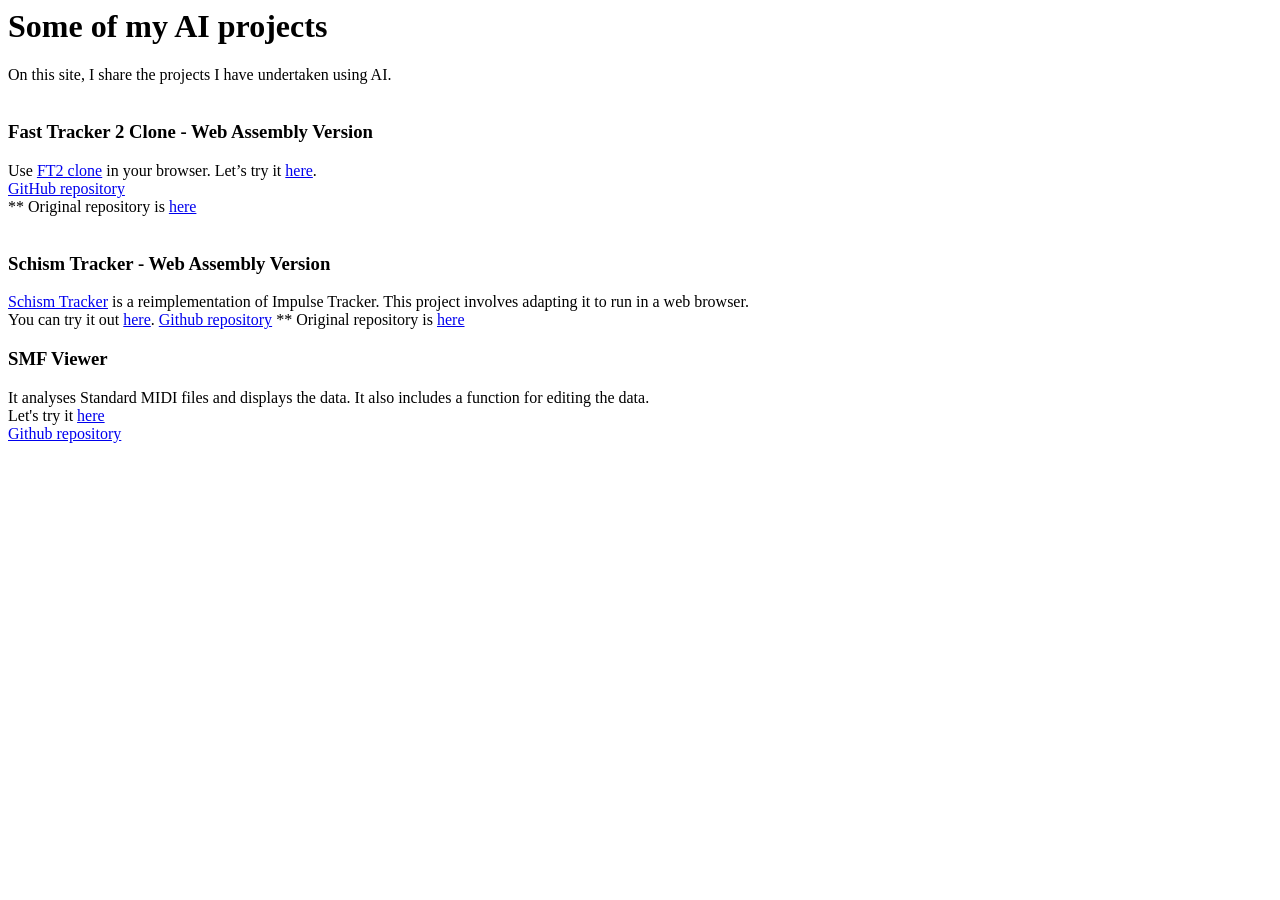
==== index.html @ 2a16c905 "Update project descriptions and links in index.html Corrected project titles and added links for Fas" ====
<html>
  <title></title>
  <body><h1>Some of my AI projects</h1>
On this site, I share the projects I have undertaken using AI. <br>
    <br>
    <h3>Fast Tracker 2 Clone - Web Assembly Version</h3>
    Use <a href="https://16-bits.org/ft2.php" target="_blank">FT2 clone</a> in your browser. Let’s try it <a href="https://koide-at.github.io/ft2-wasm/" target="_blank">here</a>.<br>
    <a href="https://github.com/koide-at/ft2-clone-emscripten" target="_blank">GitHub repository</a><br>
    ** Original repository is <a href="https://github.com/8bitbubsy/ft2-clone" targer="_blank">here</a>
    <br>
    <br>
    <h3>Schism Tracker - Web Assembly Version</h3>
    <a href="https://schismtracker.org/" target="_blank">Schism Tracker</a> is a reimplementation of Impulse Tracker. This project involves adapting it to run in a web browser.<br>
    You can try it out <a href="https://koide-at.github.io/schismtracker-wasm/" target="_blank">here</a>.
    <a href="https://github.com/koide-at/schismtracker-emscripten" target="_blank">Github repository</a>
    ** Original repository is <a href="https://github.com/schismtracker/schismtracker" targer="_blank">here</a>
    <br>
    <h3>SMF Viewer</h3>
    It analyses Standard MIDI files and displays the data. It also includes a function for editing the data.<br>
    Let's try it <a href="https://koide-at.github.io/smfviewer/" targer="_blank">here</a><br>
    <a href="https://github.com/koide-at/smfviewer" target="_blank">Github repository</a>
  
  
  <br>
  </body>
</html>
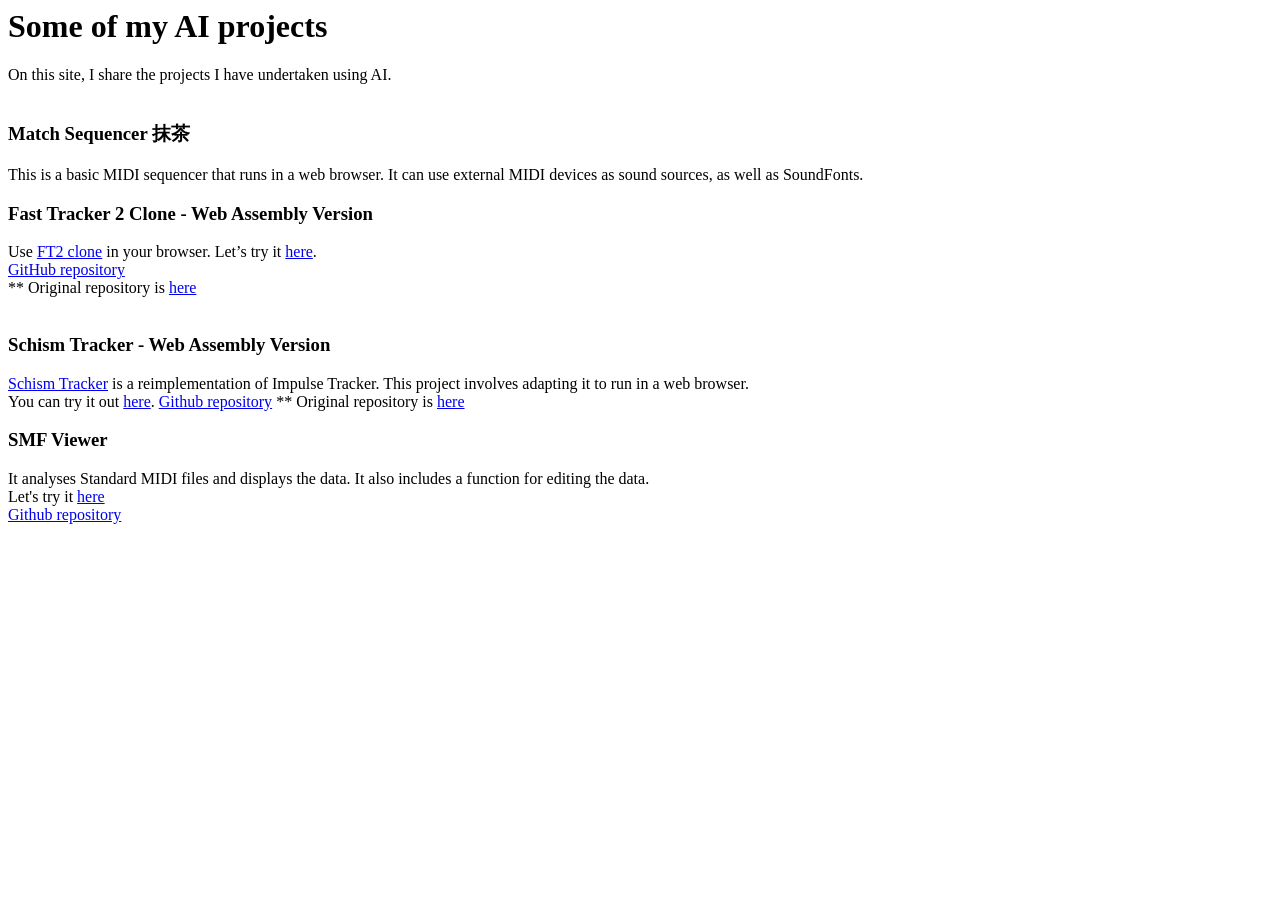
==== commit 807a2948: "Update index.html" ====
--- a/index.html
+++ b/index.html
@@ -1,8 +1,14 @@
 
 <html>
-  <title></title>
-  <body><h1>Some of my AI projects</h1>
+  <head>
+    <title></title>
+ <meta http-equiv="Content-Type" content="text/html; charset=utf-8"/>
+  </head>
+   <body><h1>Some of my AI projects</h1>
 On this site, I share the projects I have undertaken using AI. <br>
+    <br>
+    <h3>Match Sequencer 抹茶</h3>
+This is a basic MIDI sequencer that runs in a web browser. It can use external MIDI devices as sound sources, as well as SoundFonts.
     <br>
     <h3>Fast Tracker 2 Clone - Web Assembly Version</h3>
     Use <a href="https://16-bits.org/ft2.php" target="_blank">FT2 clone</a> in your browser. Let’s try it <a href="https://koide-at.github.io/ft2-wasm/" target="_blank">here</a>.<br>
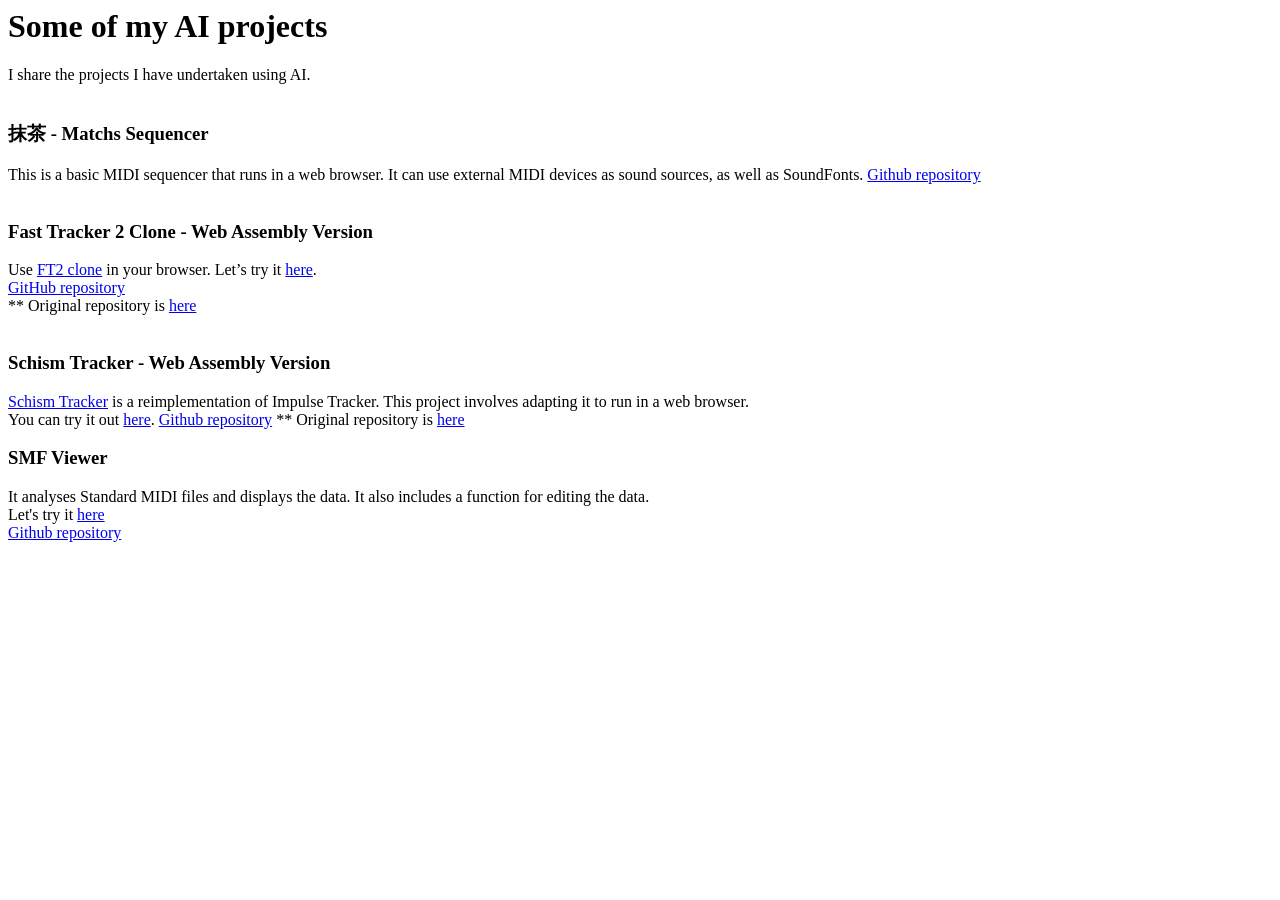
==== commit f30389ac: "Update project descriptions and headings in index.html" ====
--- a/index.html
+++ b/index.html
@@ -5,10 +5,12 @@
  <meta http-equiv="Content-Type" content="text/html; charset=utf-8"/>
   </head>
    <body><h1>Some of my AI projects</h1>
-On this site, I share the projects I have undertaken using AI. <br>
+I share the projects I have undertaken using AI. <br>
     <br>
-    <h3>Match Sequencer 抹茶</h3>
+    <h3>抹茶 - Matchs Sequencer </h3>
 This is a basic MIDI sequencer that runs in a web browser. It can use external MIDI devices as sound sources, as well as SoundFonts.
+     <a href="https://github.com/koide-at/matchaseq" target="_blank">Github repository</a>
+    <br> 
     <br>
     <h3>Fast Tracker 2 Clone - Web Assembly Version</h3>
     Use <a href="https://16-bits.org/ft2.php" target="_blank">FT2 clone</a> in your browser. Let’s try it <a href="https://koide-at.github.io/ft2-wasm/" target="_blank">here</a>.<br>
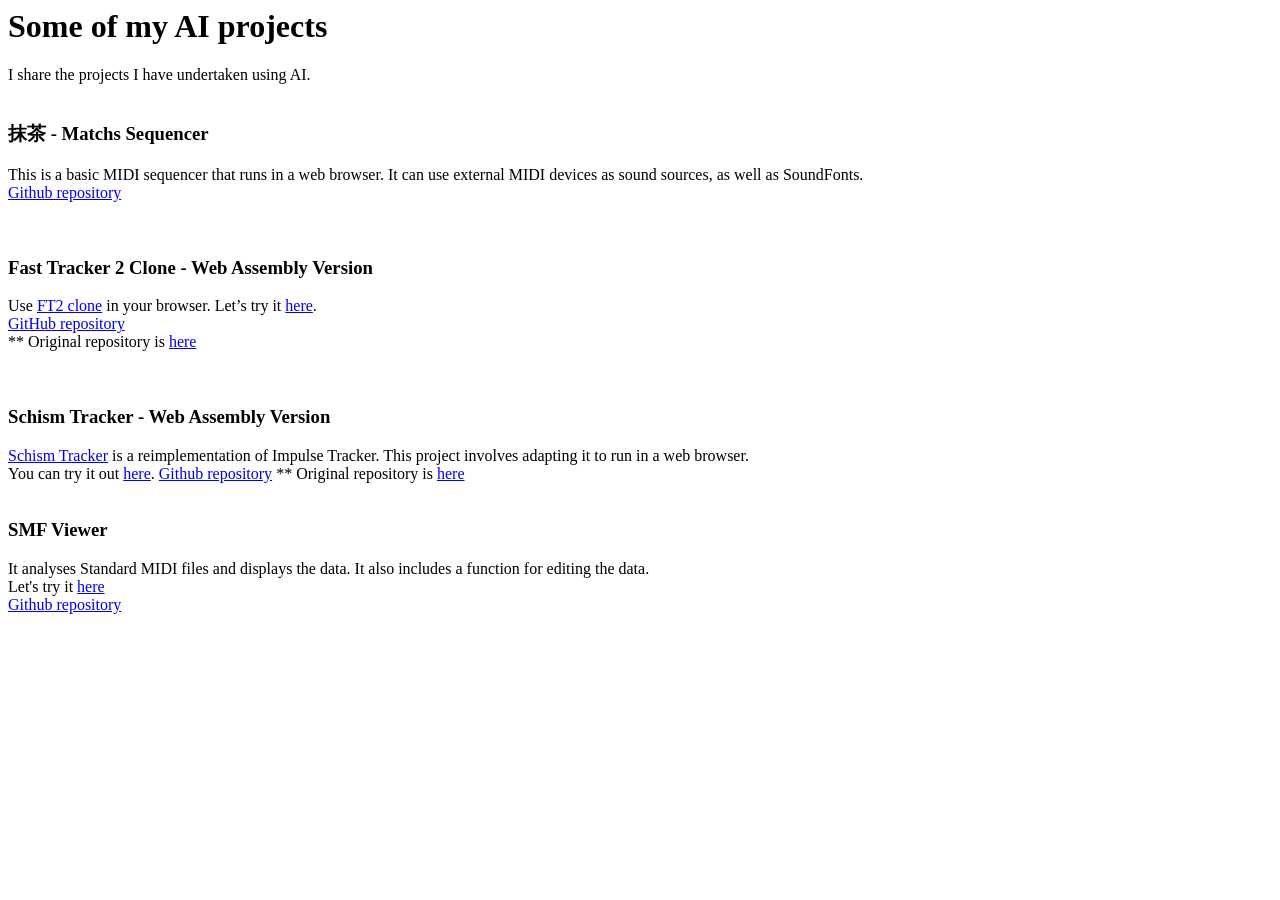
==== commit 0728ce90: "Fix HTML formatting and link structure" ====
--- a/index.html
+++ b/index.html
@@ -8,26 +8,26 @@
 I share the projects I have undertaken using AI. <br>
     <br>
     <h3>抹茶 - Matchs Sequencer </h3>
-This is a basic MIDI sequencer that runs in a web browser. It can use external MIDI devices as sound sources, as well as SoundFonts.
-     <a href="https://github.com/koide-at/matchaseq" target="_blank">Github repository</a>
+This is a basic MIDI sequencer that runs in a web browser. It can use external MIDI devices as sound sources, as well as SoundFonts.<br>
+     <a href="https://github.com/koide-at/matchaseq" target="_blank">Github repository</a><br>
     <br> 
     <br>
     <h3>Fast Tracker 2 Clone - Web Assembly Version</h3>
     Use <a href="https://16-bits.org/ft2.php" target="_blank">FT2 clone</a> in your browser. Let’s try it <a href="https://koide-at.github.io/ft2-wasm/" target="_blank">here</a>.<br>
     <a href="https://github.com/koide-at/ft2-clone-emscripten" target="_blank">GitHub repository</a><br>
-    ** Original repository is <a href="https://github.com/8bitbubsy/ft2-clone" targer="_blank">here</a>
+    ** Original repository is <a href="https://github.com/8bitbubsy/ft2-clone" targer="_blank">here</a><br>
     <br>
     <br>
     <h3>Schism Tracker - Web Assembly Version</h3>
     <a href="https://schismtracker.org/" target="_blank">Schism Tracker</a> is a reimplementation of Impulse Tracker. This project involves adapting it to run in a web browser.<br>
     You can try it out <a href="https://koide-at.github.io/schismtracker-wasm/" target="_blank">here</a>.
     <a href="https://github.com/koide-at/schismtracker-emscripten" target="_blank">Github repository</a>
-    ** Original repository is <a href="https://github.com/schismtracker/schismtracker" targer="_blank">here</a>
+    ** Original repository is <a href="https://github.com/schismtracker/schismtracker" targer="_blank">here</a><br>
     <br>
     <h3>SMF Viewer</h3>
     It analyses Standard MIDI files and displays the data. It also includes a function for editing the data.<br>
     Let's try it <a href="https://koide-at.github.io/smfviewer/" targer="_blank">here</a><br>
-    <a href="https://github.com/koide-at/smfviewer" target="_blank">Github repository</a>
+    <a href="https://github.com/koide-at/smfviewer" target="_blank">Github repository</a><br>
   
   
   <br>
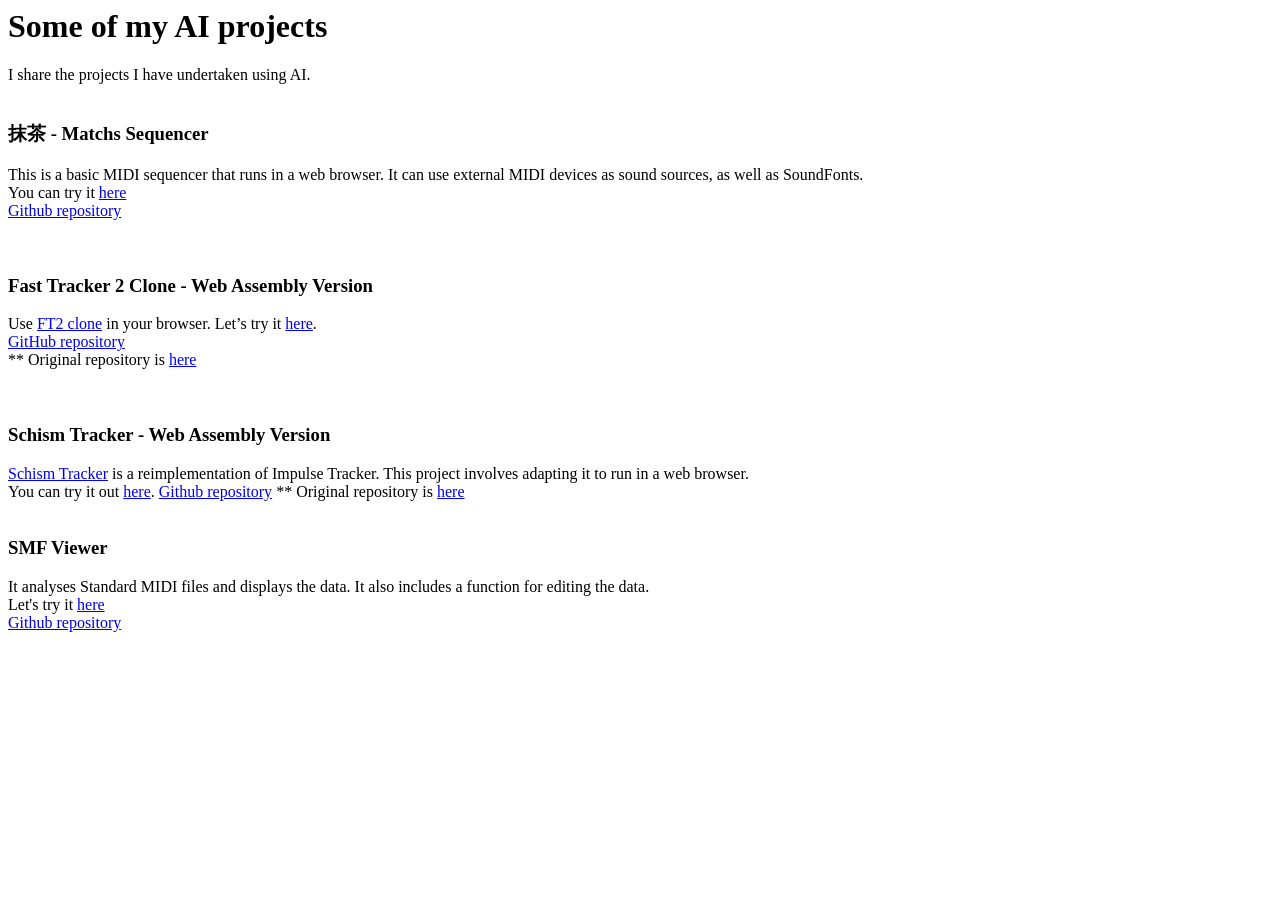
==== commit eaf97154: "Add link to Matcha MIDI sequencer demo Added a link to try the Matcha MIDI sequencer." ====
--- a/index.html
+++ b/index.html
@@ -9,6 +9,7 @@
     <br>
     <h3>抹茶 - Matchs Sequencer </h3>
 This is a basic MIDI sequencer that runs in a web browser. It can use external MIDI devices as sound sources, as well as SoundFonts.<br>
+     You can try it <a href="https://koide-at.github.io/matcha/" target="_blank">here</a><br>
      <a href="https://github.com/koide-at/matchaseq" target="_blank">Github repository</a><br>
     <br> 
     <br>
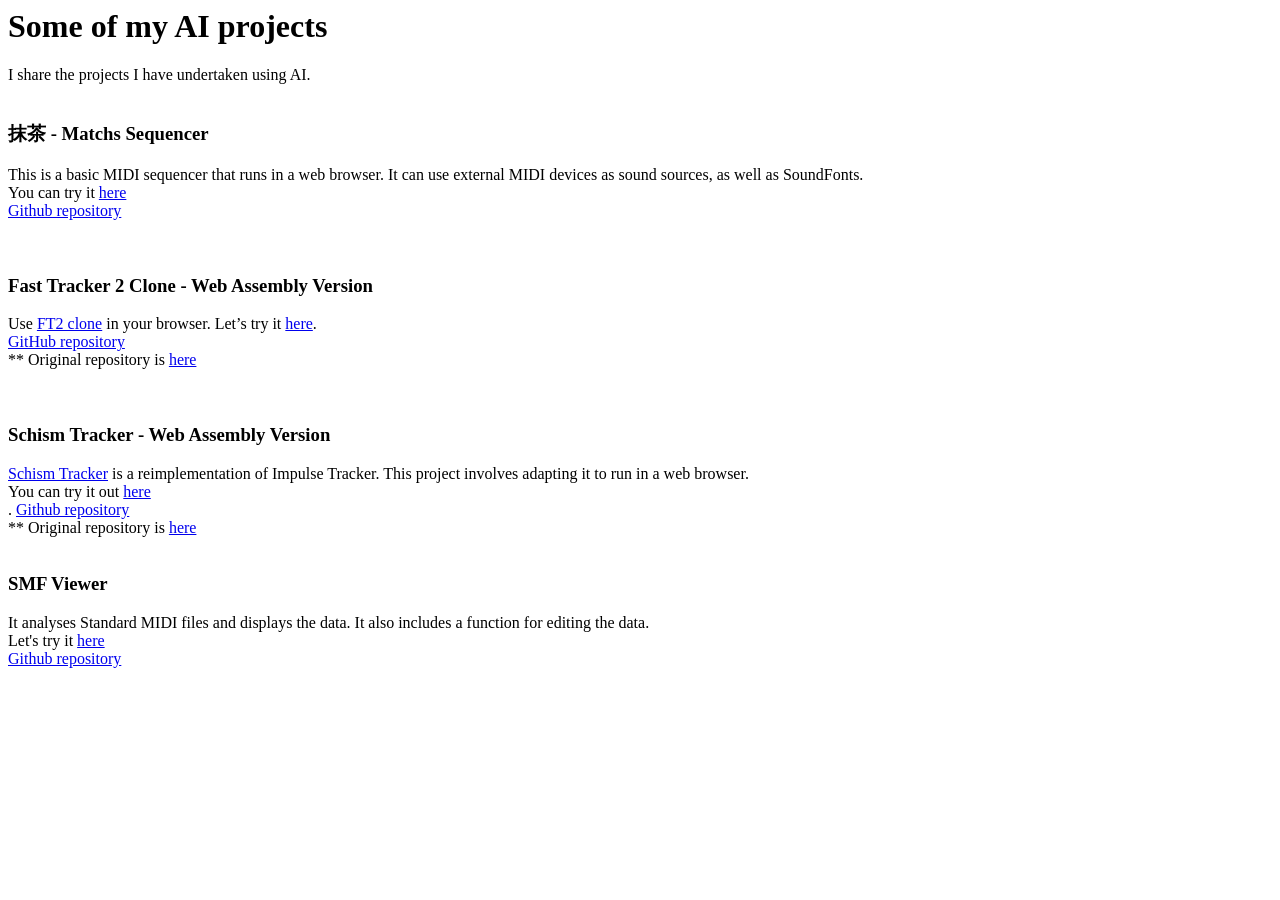
==== commit d86b3ff4: "Update index.html" ====
--- a/index.html
+++ b/index.html
@@ -21,8 +21,8 @@
     <br>
     <h3>Schism Tracker - Web Assembly Version</h3>
     <a href="https://schismtracker.org/" target="_blank">Schism Tracker</a> is a reimplementation of Impulse Tracker. This project involves adapting it to run in a web browser.<br>
-    You can try it out <a href="https://koide-at.github.io/schismtracker-wasm/" target="_blank">here</a>.
-    <a href="https://github.com/koide-at/schismtracker-emscripten" target="_blank">Github repository</a>
+    You can try it out <a href="https://koide-at.github.io/schismtracker-wasm/" target="_blank">here</a><br>.
+    <a href="https://github.com/koide-at/schismtracker-emscripten" target="_blank">Github repository</a><br>
     ** Original repository is <a href="https://github.com/schismtracker/schismtracker" targer="_blank">here</a><br>
     <br>
     <h3>SMF Viewer</h3>
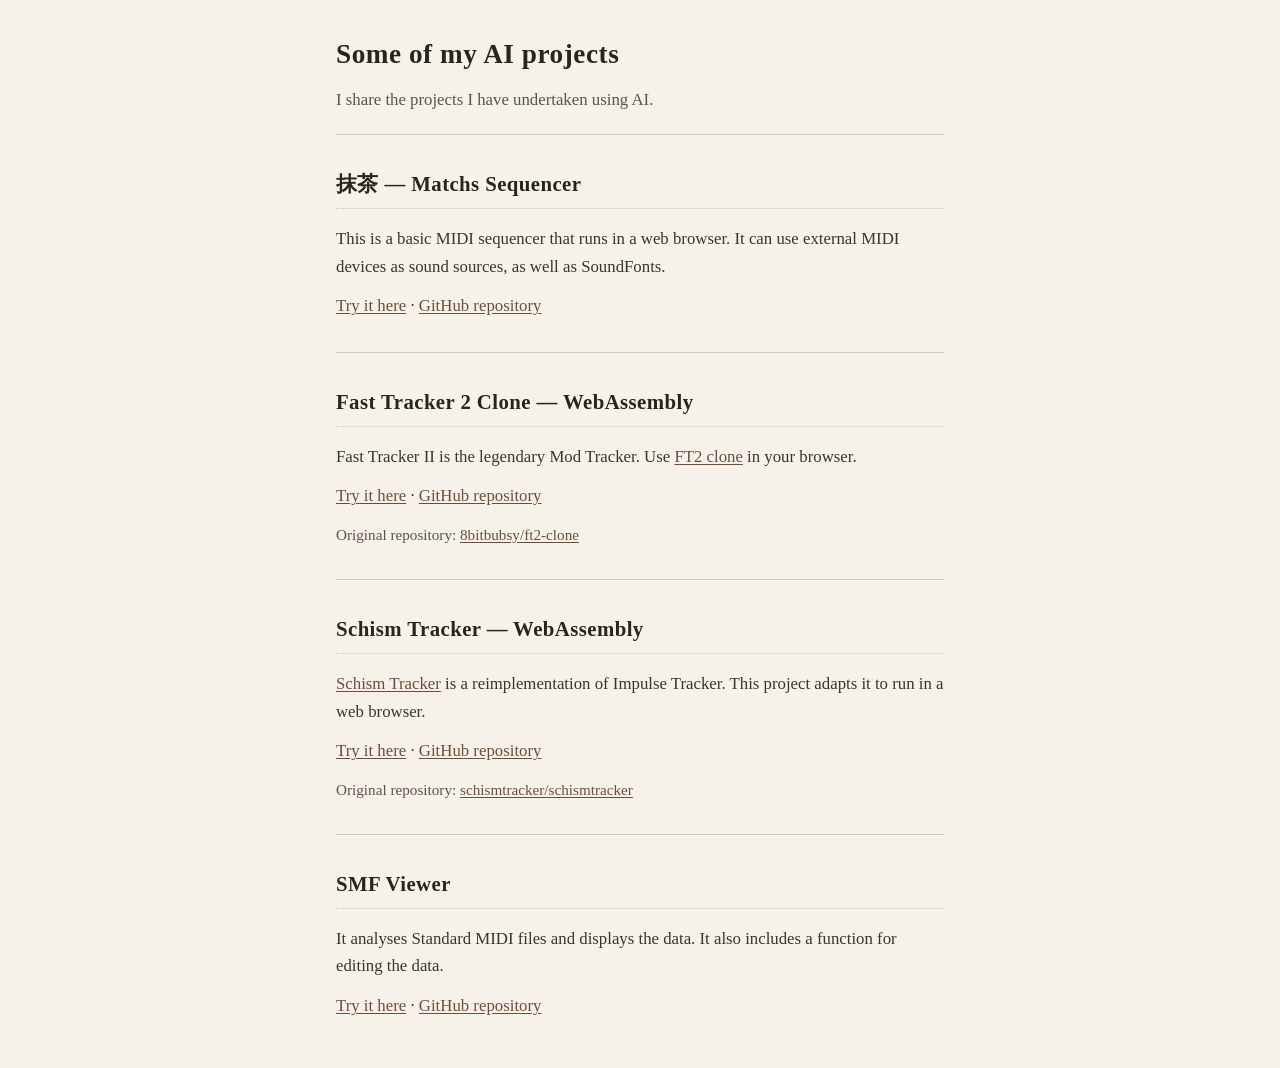
==== commit beb54ab0: "Redesign site top page with calm retro styling. Restructure index.html for readability, add external" ====
--- a/index.html
+++ b/index.html
@@ -1,36 +1,43 @@
+<!DOCTYPE html>
+<html lang="en">
+<head>
+  <meta charset="utf-8">
+  <meta name="viewport" content="width=device-width, initial-scale=1">
+  <title>Some of my AI projects</title>
+  <link rel="stylesheet" href="style.css">
+</head>
+<body>
+  <main>
+    <header>
+      <h1>Some of my AI projects</h1>
+      <p class="lead">I share the projects I have undertaken using AI.</p>
+    </header>
 
-<html>
-  <head>
-    <title></title>
- <meta http-equiv="Content-Type" content="text/html; charset=utf-8"/>
-  </head>
-   <body><h1>Some of my AI projects</h1>
-I share the projects I have undertaken using AI. <br>
-    <br>
-    <h3>抹茶 - Matchs Sequencer </h3>
-This is a basic MIDI sequencer that runs in a web browser. It can use external MIDI devices as sound sources, as well as SoundFonts.<br>
-     You can try it <a href="https://koide-at.github.io/matcha/" target="_blank">here</a><br>
-     <a href="https://github.com/koide-at/matchaseq" target="_blank">Github repository</a><br>
-    <br> 
-    <br>
-    <h3>Fast Tracker 2 Clone - Web Assembly Version</h3>
-    Use <a href="https://16-bits.org/ft2.php" target="_blank">FT2 clone</a> in your browser. Let’s try it <a href="https://koide-at.github.io/ft2-wasm/" target="_blank">here</a>.<br>
-    <a href="https://github.com/koide-at/ft2-clone-emscripten" target="_blank">GitHub repository</a><br>
-    ** Original repository is <a href="https://github.com/8bitbubsy/ft2-clone" targer="_blank">here</a><br>
-    <br>
-    <br>
-    <h3>Schism Tracker - Web Assembly Version</h3>
-    <a href="https://schismtracker.org/" target="_blank">Schism Tracker</a> is a reimplementation of Impulse Tracker. This project involves adapting it to run in a web browser.<br>
-    You can try it out <a href="https://koide-at.github.io/schismtracker-wasm/" target="_blank">here</a><br>.
-    <a href="https://github.com/koide-at/schismtracker-emscripten" target="_blank">Github repository</a><br>
-    ** Original repository is <a href="https://github.com/schismtracker/schismtracker" targer="_blank">here</a><br>
-    <br>
-    <h3>SMF Viewer</h3>
-    It analyses Standard MIDI files and displays the data. It also includes a function for editing the data.<br>
-    Let's try it <a href="https://koide-at.github.io/smfviewer/" targer="_blank">here</a><br>
-    <a href="https://github.com/koide-at/smfviewer" target="_blank">Github repository</a><br>
-  
-  
-  <br>
-  </body>
+    <article>
+      <h2>抹茶 — Matchs Sequencer</h2>
+      <p>This is a basic MIDI sequencer that runs in a web browser. It can use external MIDI devices as sound sources, as well as SoundFonts.</p>
+      <p><a href="https://koide-at.github.io/matcha/" target="_blank" rel="noopener">Try it here</a> · <a href="https://github.com/koide-at/matchaseq" target="_blank" rel="noopener">GitHub repository</a></p>
+    </article>
+
+    <article>
+      <h2>Fast Tracker 2 Clone — WebAssembly</h2>
+      <p>Fast Tracker II is the legendary Mod Tracker. Use <a href="https://16-bits.org/ft2.php" target="_blank" rel="noopener">FT2 clone</a> in your browser.</p>
+      <p><a href="https://koide-at.github.io/ft2-wasm/" target="_blank" rel="noopener">Try it here</a> · <a href="https://github.com/koide-at/ft2-clone-emscripten" target="_blank" rel="noopener">GitHub repository</a></p>
+      <p class="note">Original repository: <a href="https://github.com/8bitbubsy/ft2-clone" target="_blank" rel="noopener">8bitbubsy/ft2-clone</a></p>
+    </article>
+
+    <article>
+      <h2>Schism Tracker — WebAssembly</h2>
+      <p><a href="https://schismtracker.org/" target="_blank" rel="noopener">Schism Tracker</a> is a reimplementation of Impulse Tracker. This project adapts it to run in a web browser.</p>
+      <p><a href="https://koide-at.github.io/schismtracker-wasm/" target="_blank" rel="noopener">Try it here</a> · <a href="https://github.com/koide-at/schismtracker-emscripten" target="_blank" rel="noopener">GitHub repository</a></p>
+      <p class="note">Original repository: <a href="https://github.com/schismtracker/schismtracker" target="_blank" rel="noopener">schismtracker/schismtracker</a></p>
+    </article>
+
+    <article>
+      <h2>SMF Viewer</h2>
+      <p>It analyses Standard MIDI files and displays the data. It also includes a function for editing the data.</p>
+      <p><a href="https://koide-at.github.io/smfviewer/" target="_blank" rel="noopener">Try it here</a> · <a href="https://github.com/koide-at/smfviewer" target="_blank" rel="noopener">GitHub repository</a></p>
+    </article>
+  </main>
+</body>
 </html>
--- a/style.css
+++ b/style.css
@@ -0,0 +1,83 @@
+:root {
+  --bg: #f6f2ea;
+  --text: #3a342e;
+  --heading: #2a241f;
+  --muted: #5c5349;
+  --link: #6b4f3a;
+  --rule: #d4c8b8;
+}
+
+* { box-sizing: border-box; }
+
+body {
+  margin: 0;
+  padding: 2rem 1.25rem 3rem;
+  font-family: Georgia, "Times New Roman", Times, serif;
+  font-size: 1.05rem;
+  line-height: 1.65;
+  color: var(--text);
+  background: var(--bg);
+}
+
+main {
+  max-width: 38rem;
+  margin: 0 auto;
+}
+
+header {
+  padding-bottom: 1.25rem;
+  margin-bottom: 2rem;
+  border-bottom: 1px solid var(--rule);
+}
+
+h1 {
+  margin: 0 0 0.6rem;
+  font-size: 1.7rem;
+  font-weight: bold;
+  letter-spacing: 0.02em;
+  color: var(--heading);
+}
+
+.lead {
+  margin: 0;
+  color: var(--muted);
+}
+
+article {
+  margin-bottom: 2rem;
+  padding-bottom: 2rem;
+  border-bottom: 1px solid var(--rule);
+}
+
+article:last-of-type {
+  margin-bottom: 0;
+  padding-bottom: 0;
+  border-bottom: none;
+}
+
+h2 {
+  margin: 0 0 1rem;
+  padding-bottom: 0.4rem;
+  font-size: 1.3rem;
+  font-weight: bold;
+  letter-spacing: 0.02em;
+  color: var(--heading);
+  border-bottom: 1px dotted var(--rule);
+}
+
+p { margin: 0 0 0.75rem; }
+p:last-child { margin-bottom: 0; }
+
+a {
+  color: var(--link);
+  text-decoration: underline;
+  text-underline-offset: 2px;
+}
+
+a:hover { color: var(--text); }
+
+.note {
+  margin-top: 0.75rem;
+  font-size: 0.95rem;
+  color: var(--muted);
+}
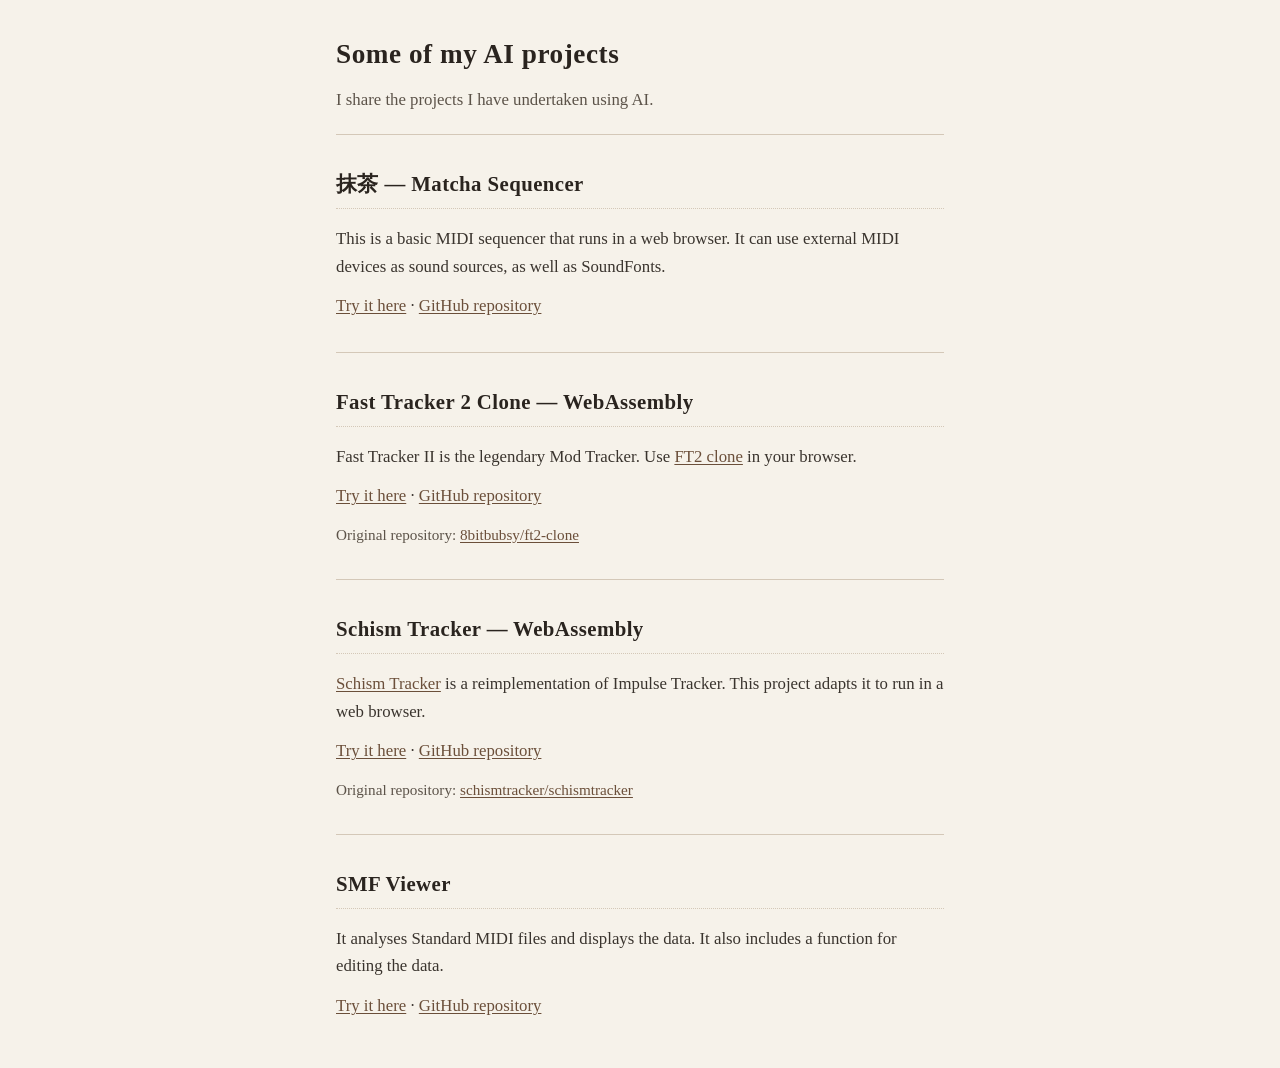
==== commit 3c9c8a2c: "Fix typo in project title from 'Matchs' to 'Matcha'" ====
--- a/index.html
+++ b/index.html
@@ -14,7 +14,7 @@
     </header>
 
     <article>
-      <h2>抹茶 — Matchs Sequencer</h2>
+      <h2>抹茶 — Matcha Sequencer</h2>
       <p>This is a basic MIDI sequencer that runs in a web browser. It can use external MIDI devices as sound sources, as well as SoundFonts.</p>
       <p><a href="https://koide-at.github.io/matcha/" target="_blank" rel="noopener">Try it here</a> · <a href="https://github.com/koide-at/matchaseq" target="_blank" rel="noopener">GitHub repository</a></p>
     </article>
